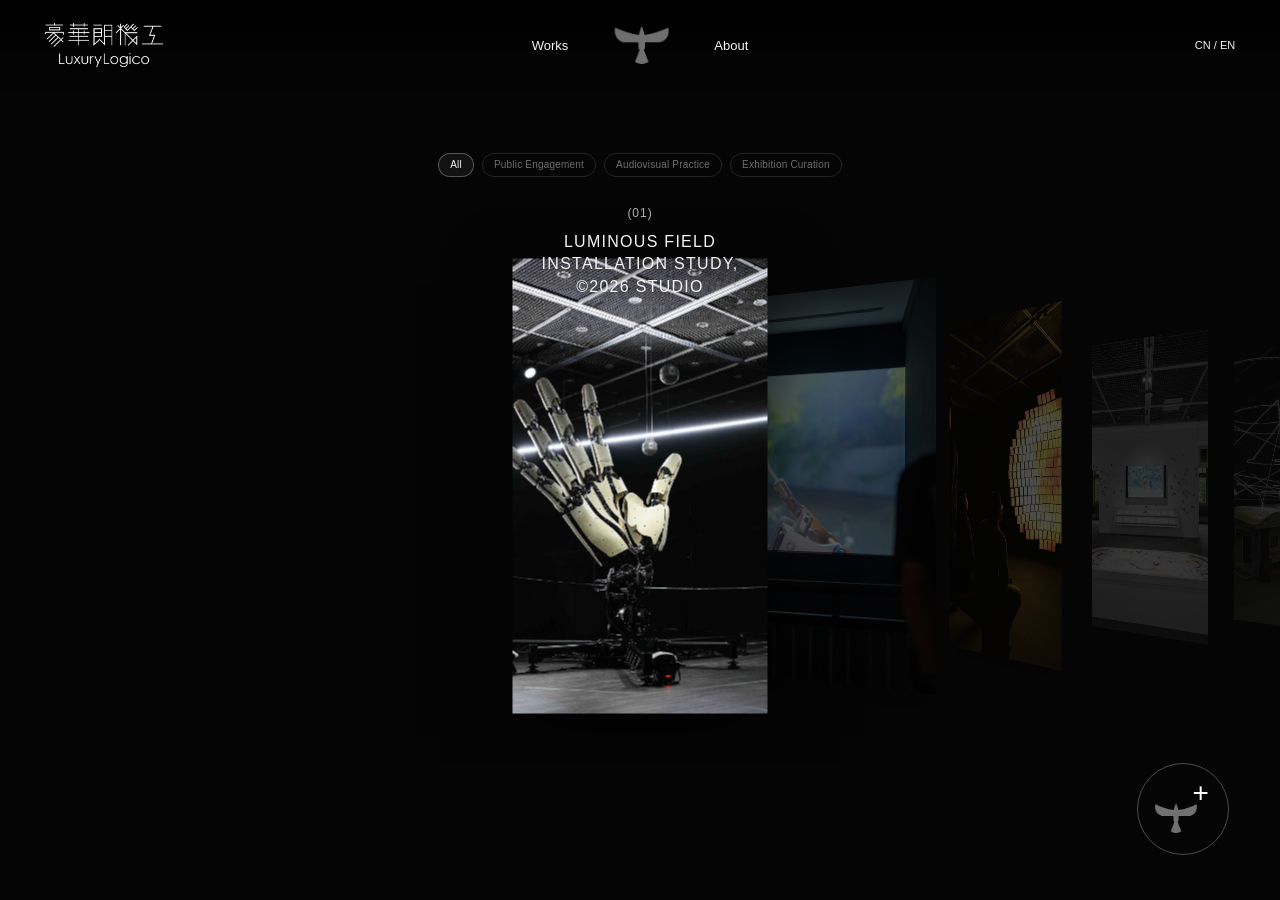
==== central.html @ 9c202eeb "Improve fast mobile swipe responsiveness" ====
<!DOCTYPE html>
<html lang="zh-Hant">
<head>
<meta charset="UTF-8">
<meta name="viewport" content="width=device-width,initial-scale=1">
<title>LuxuryLogico — AI Explore Prototype</title>
<style>
*{box-sizing:border-box}
html,body{margin:0;width:100%;height:100%;overflow:hidden;background:#050505;color:#f4f4f4;font-family:Arial,"Noto Sans TC",sans-serif}
body{position:relative}
header{position:fixed;inset:0 0 auto;height:90px;display:flex;align-items:center;justify-content:space-between;padding:0 3.5vw;z-index:50;background:linear-gradient(#000e,#0000)}
.brand{display:flex;align-items:center}.brand img{width:118px;height:auto;display:block}
nav{position:absolute;left:50%;transform:translateX(-50%);display:flex;gap:46px;align-items:center;font-size:13px}
.nav-bird{width:54px;height:54px;object-fit:contain}
.language{font-size:11px}
main{width:100%;height:100vh;position:relative;display:flex;align-items:center}
.project-info{position:absolute;left:50%;top:17vh;transform:translateX(-50%);width:min(70vw,900px);z-index:10;text-align:center;font-family:Arial,"Noto Sans TC",sans-serif;pointer-events:none}
.project-number{display:block;font-size:12px;font-weight:500;letter-spacing:.08em;line-height:1;margin:0 0 12px;opacity:.72;transition:opacity .18s ease,transform .18s ease}.project-info h1{font-size:16px;font-weight:500;letter-spacing:.08em;line-height:1.4;margin:0;transition:opacity .18s ease,transform .18s ease}.project-info.changing h1,.project-info.changing .project-number{opacity:0;transform:translateY(5px)}
.gallery-viewport{position:absolute;left:0;right:0;top:23vh;height:62vh;overflow:hidden;cursor:grab;touch-action:none;perspective:1250px;perspective-origin:50% 50%}
.gallery-viewport:active{cursor:grabbing}
.focus-marker{position:absolute;left:50%;top:0;bottom:0;width:1px;pointer-events:none;opacity:0}
.gallery{position:absolute;left:0;top:50%;display:flex;align-items:center;gap:0;width:max-content;padding-left:50vw;padding-right:50vw;transform:translate3d(0,-50%,0);transform-style:preserve-3d;will-change:transform}
.card{width:255px;height:455px;flex:none;overflow:hidden;opacity:.42;background:#111;margin-left:-58px;transform-style:preserve-3d;transform-origin:center center;backface-visibility:hidden;box-shadow:0 18px 40px rgba(0,0,0,.5);transition:opacity .28s ease,filter .28s ease;will-change:transform}
.card:first-child{margin-left:0}.card img{width:100%;height:100%;object-fit:cover;filter:brightness(.48) saturate(.82);transition:filter .28s ease}
.card.active{opacity:1;z-index:50;box-shadow:0 24px 65px rgba(0,0,0,.72)}
.card.active img{filter:brightness(1) saturate(1)}
.card:hover img{filter:brightness(.72) saturate(.95)}
.description{position:absolute;left:3.5vw;bottom:6.5vh;width:350px;font-size:13px;line-height:1.65;opacity:.72}
.explore-button{position:fixed;right:4vw;bottom:5vh;width:92px;height:92px;border:1px solid rgba(255,255,255,.28);border-radius:50%;background:transparent;display:flex;align-items:center;justify-content:center;cursor:pointer;z-index:100;transition:.28s}
.explore-button:hover{transform:scale(1.06);filter:drop-shadow(0 0 18px rgba(122,70,255,.35))}
.explore-button img{width:42px;height:42px;object-fit:contain;transform:translate(-7px,9px)}
.spark{position:absolute;right:19px;top:15px;color:#fff;font-size:28px;font-weight:500;line-height:1;text-shadow:none}
.ai-panel{position:fixed;right:4vw;bottom:5vh;width:390px;height:520px;background:rgba(10,10,12,.97);border:1px solid rgba(255,255,255,.16);backdrop-filter:blur(22px);z-index:200;display:flex;flex-direction:column;opacity:0;pointer-events:none;transform:translateY(30px) scale(.96);transition:.38s cubic-bezier(.22,.61,.36,1)}
.ai-panel.open{opacity:1;pointer-events:auto;transform:none}
.ai-header{padding:24px;display:flex;justify-content:space-between;align-items:center;border-bottom:1px solid rgba(255,255,255,.1)}
.ai-title{font-size:14px} .ai-title small{display:block;margin-top:7px;opacity:.45;font-size:11px}
.close{cursor:pointer;font-size:20px;opacity:.65} .ai-content{flex:1;padding:22px;overflow:auto}
.message{max-width:90%;margin-bottom:14px;padding:13px 15px;font-size:13px;line-height:1.6;background:#18181b}
.message.user{margin-left:auto;background:#29252f}
.quick-options{display:flex;flex-direction:column;gap:6px;margin-top:20px}
.quick-option{padding:11px 13px;border:1px solid rgba(255,255,255,.13);font-size:12px;cursor:pointer}
.quick-option:hover{background:#fff;color:#000}
.ai-input-area{padding:17px;border-top:1px solid rgba(255,255,255,.1);display:flex;gap:10px}
.ai-input{flex:1;border:0;outline:0;background:#18181b;color:#fff;padding:12px}
.send{width:42px;border:0;background:#fff;cursor:pointer}
.hint{position:fixed;left:50%;bottom:3.2vh;transform:translateX(-50%);font-size:11px;letter-spacing:.08em;opacity:.38}
.mobile-menu-button,.mobile-menu-panel{display:none}
@media(max-width:800px){
  header{height:76px;padding:0 20px;background:linear-gradient(#000 58%,#0000)}
  .brand img{width:92px}
  nav{left:50%;gap:0}
  nav span{display:none}
  .nav-bird{width:25px;height:25px}
  .language{display:none}
  .mobile-menu-button{display:flex;position:absolute;right:20px;top:31px;width:18px;height:14px;padding:0;border:0;background:transparent;flex-direction:column;justify-content:space-between;z-index:72}
  .mobile-menu-button span{display:block;width:100%;height:1px;background:#fff;transition:.25s ease}
  .mobile-menu-button.open span:first-child{transform:translateY(6.5px) rotate(45deg)}
  .mobile-menu-button.open span:last-child{transform:translateY(-6.5px) rotate(-45deg)}
  .mobile-menu-panel{display:flex;position:fixed;top:0;right:0;width:100%;height:100svh;padding:106px 24px 36px;background:rgba(5,5,5,.97);z-index:60;flex-direction:column;gap:26px;opacity:0;pointer-events:none;transform:translateY(-12px);transition:.25s ease}
  .mobile-menu-panel.open{opacity:1;pointer-events:auto;transform:none}
  .mobile-menu-panel a{color:#fff;text-decoration:none;font-size:26px;font-weight:400;letter-spacing:-.02em}
  .mobile-menu-panel small{margin-top:auto;color:rgba(255,255,255,.45);font-size:12px}
  .project-info{left:4vw;right:4vw;top:13vh;width:auto;transform:none;text-align:center;z-index:18}
  .project-categories-wrap{margin-bottom:23px}
  .project-categories{max-width:92vw;overflow-x:auto;justify-content:flex-start;flex-wrap:nowrap;padding:0 2px 3px;scrollbar-width:none}
  .project-categories::-webkit-scrollbar{display:none}
  .project-number{margin-bottom:11px;font-size:10px}
  .project-info h1{font-size:12px;line-height:1.45}
  .description{display:none}
  .gallery-viewport{top:36vh;height:48vh;perspective:900px}
  .focus-marker{left:50%}
  .gallery{padding-left:50vw;padding-right:62vw}
  .card{width:min(68vw,270px);height:42vh;max-height:420px;margin-left:-20vw;box-shadow:none;transition:opacity .12s linear;contain:layout paint;will-change:transform,opacity}
  .card:first-child{margin-left:0}
  .card.active{width:min(68vw,270px);height:42vh;max-height:420px}
  .card.active{box-shadow:none}
  .card img,.card.active img,.card:hover img{filter:none;transition:none;transform:translateZ(0)}
  .explore-button{right:18px;bottom:24px;width:72px;height:72px}
  .explore-button img{width:31px;height:31px}
  .spark{right:14px;top:10px;font-size:23px}
  .ai-panel{right:0;bottom:0;width:100%;height:min(72svh,620px)}
}

.project-categories-wrap{
width:100%;
display:flex;
justify-content:center;
margin:0 0 30px 0;
}
.project-categories{
display:flex;
justify-content:center;
align-items:center;
flex-wrap:wrap;
gap:8px;
width:fit-content;
max-width:90vw;
}
.project-categories button{
appearance:none;
-webkit-appearance:none;
height:24px;
padding:0 11px;
border:1px solid rgba(255,255,255,.12);
border-radius:999px;
background:rgba(255,255,255,0);
color:rgba(255,255,255,.42);
font-family:-apple-system,BlinkMacSystemFont,"SF Pro Text","Helvetica Neue",Arial,sans-serif;
font-size:10px;
font-weight:400;
letter-spacing:.02em;
line-height:22px;
white-space:nowrap;
cursor:pointer;
transition:
  color .22s cubic-bezier(.4,0,.2,1),
  border-color .22s cubic-bezier(.4,0,.2,1),
  background .22s cubic-bezier(.4,0,.2,1),
  transform .22s cubic-bezier(.4,0,.2,1);
}
.project-categories button:hover{
color:rgba(255,255,255,.82);
border-color:rgba(255,255,255,.22);
background:rgba(255,255,255,.025);
}
.project-categories button.active{
color:rgba(255,255,255,.96);
border-color:rgba(255,255,255,.28);
background:rgba(255,255,255,.055);
}
.project-categories button:active{
transform:scale(.975);
}


.project-categories-wrap,
.project-categories,
.project-categories button{
pointer-events:auto;
}
.project-categories-wrap{
position:relative;
z-index:30;
}

</style>
</head>
<body>
<header>
  <div class="brand"><img src="embedded-7d630d246b0b.png" alt="豪華朗機工 LuxuryLogico"></div>
  <nav><span>Works</span><img class="nav-bird" src="embedded-cacb32ca5c6c.png" alt="天氣鳥"><span>About</span></nav>
  <div class="language">CN / EN</div>
  <button class="mobile-menu-button" id="mobileMenuButton" aria-label="開啟選單" aria-expanded="false"><span></span><span></span></button>
</header>

<div class="mobile-menu-panel" id="mobileMenuPanel" aria-hidden="true">
  <a href="#">Works</a>
  <a href="#">About</a>
  <a href="#">CN / EN</a>
  <small>LuxuryLogico</small>
</div>

<main>
  <div class="project-info" id="projectInfo"><div class="project-categories-wrap"><div class="project-categories">
<button class="active">All</button>
<button>Public Engagement</button>
<button>Audiovisual Practice</button>
<button>Exhibition Curation</button>
</div></div>
<div class="project-number" id="projectNumber">(01)</div><h1 id="projectTitle">LUMINOUS FIELD<br>INSTALLATION STUDY,<br>©2026 STUDIO</h1></div>

  <div class="gallery-viewport" id="viewport">
    <div class="focus-marker" id="focusMarker"></div>
    <div class="gallery" id="gallery">
      <div class="card active"><img src="embedded-e993987c439f.png" alt="朗機工作品 1"></div>
      <div class="card"><img src="embedded-ccab87a27545.jpg" alt="朗機工作品 2"></div>
      <div class="card"><img src="embedded-40e23b1a781f.jpg" alt="朗機工作品 3"></div>
      <div class="card"><img src="embedded-21c46f4093a5.jpg" alt="朗機工作品 4"></div>
      <div class="card"><img src="embedded-31c19999a4d3.png" alt="朗機工作品 5"></div>
      <div class="card"><img src="embedded-b8e778877b76.jpg" alt="朗機工作品 6"></div>
      <div class="card"><img src="embedded-e993987c439f.png" alt="朗機工作品 7"></div>
      <div class="card"><img src="embedded-ccab87a27545.jpg" alt="朗機工作品 8"></div>
    </div>
  </div>
</main>

<div class="explore-button" id="exploreButton">
  <img src="embedded-cacb32ca5c6c.png" alt="天氣鳥">
  <span class="spark">+</span>
</div>

<div class="ai-panel" id="aiPanel">
  <div class="ai-header">
    <div class="ai-title">深度探索<small>WEATHER BIRD / AI EXPLORE</small></div>
    <div class="close" id="closePanel">×</div>
  </div>
  <div class="ai-content" id="aiContent">
    <div class="message">我已經看過目前的搜尋結果。<br><br>想從哪個方向繼續探索？</div>
    <div class="quick-options">
      <div class="quick-option">推薦更多相關作品</div>
      <div class="quick-option">這些作品之間有什麼關聯？</div>
      <div class="quick-option">換一個方向探索</div>
    </div>
  </div>
  <div class="ai-input-area">
    <input class="ai-input" id="aiInput" placeholder="輸入你想探索的內容">
    <button class="send" id="sendButton">↑</button>
  </div>
</div>

<script>
const viewport = document.getElementById('viewport');
const gallery = document.getElementById('gallery');
let cards = [...document.querySelectorAll('.card')];
const projectTitles = ['LUMINOUS FIELD<br>INSTALLATION STUDY,<br>©2026 STUDIO', 'SIGNAL IN MOTION<br>LIGHT AND SPACE,<br>©2026 STUDIO', 'MECHANICAL DREAM<br>ROBOTIC INSTALLATION,<br>©2026 STUDIO', 'FLOATING ARCHIVE<br>INTERACTIVE MEDIA,<br>©2026 STUDIO', 'DRAWING THE AIR<br>PUBLIC ART PROJECT,<br>©2026 STUDIO', 'NEON MEMORY<br>SPATIAL EXPERIMENT,<br>©2026 STUDIO', 'FRAGILE SYSTEM<br>MATERIAL RESEARCH,<br>©2026 STUDIO', 'AFTER THE SIGNAL<br>MEDIA INSTALLATION,<br>©2026 STUDIO'];
const cardTitleMap = new Map(cards.map((card, i) => [card, projectTitles[i]]));
const projectInfo = document.getElementById('projectInfo');
const projectNumber = document.getElementById('projectNumber');
const projectTitle = document.getElementById('projectTitle');
let activeIndex = -1;
let offset = 0;
let dragging = false;
let startX = 0;
let startOffset = 0;
let velocity = 0;
let lastX = 0;
let lastMoveTime = 0;
let raf = null;
let dragFrame = null;
let cardCenters = new Map();

function focusX(){ return window.innerWidth * .5; }
function rebuildCardCenters(){
  cardCenters = new Map(cards.map(card => [card, card.offsetLeft + card.offsetWidth / 2]));
}
function cardCenterX(card){
  return (cardCenters.get(card) ?? (card.offsetLeft + card.offsetWidth / 2)) + offset;
}

function bounds(){
  const first = cards[0];
  const last = cards[cards.length - 1];
  const firstCenter = first.offsetLeft + first.offsetWidth / 2;
  const lastCenter = last.offsetLeft + last.offsetWidth / 2;
  return {
    max: focusX() - firstCenter,
    min: focusX() - lastCenter
  };
}

function clamp(){
  const b = bounds();
  offset = Math.max(b.min, Math.min(b.max, offset));
}

function render(){
  gallery.style.transform = `translate3d(${offset}px,-50%,0)`;
  updateActive();
}

function updateActive(){
  const target = focusX();
  let nearest = cards[0], dist = Infinity, nextIndex = 0;
  const positions = cards.map(card => ({card,center:cardCenterX(card)}));

  positions.forEach(({card,center}, index) => {
    const delta = center - target;
    const d = Math.abs(delta);

    if (d < dist) {
      dist = d;
      nearest = card;
      nextIndex = index;
    }

    const normalized = Math.max(-2.8, Math.min(2.8, delta / 235));
    const absN = Math.abs(normalized);
    const direction = normalized < 0 ? 1 : -1;

    const rotateY = direction * Math.min(72, absN * 47);
    const translateZ = -Math.min(360, absN * 120);
    const translateX = normalized * 15;
    const scale = Math.max(.78, 1 - absN * .075);

    card.style.transform =
      `translate3d(${translateX}px,0,${translateZ}px) rotateY(${rotateY}deg) scale(${scale})`;
    card.style.zIndex = String(100 - Math.round(absN * 15));
    card.style.opacity = String(Math.max(.22, 1 - absN * .22));
  });

  cards.forEach(c => c.classList.toggle('active', c === nearest));

  if (nextIndex !== activeIndex) {
    activeIndex = nextIndex;
    projectInfo.classList.add('changing');
    window.clearTimeout(updateActive.textTimer);
    updateActive.textTimer = window.setTimeout(() => {
      projectNumber.textContent = `(${String(activeIndex + 1).padStart(2,'0')})`;
    projectTitle.innerHTML = cardTitleMap.get(nearest) || projectTitles[activeIndex];
      projectInfo.classList.remove('changing');
    }, 150);
  }
}

function animateInertia(){
  cancelAnimationFrame(raf);
  const tick = () => {
    if(dragging) return;
    if(Math.abs(velocity) < .2) return snapToActive();
    offset += velocity;
    const rawOffset = offset;
    velocity *= .92;
    clamp();
    if(offset !== rawOffset) velocity = 0;
    render();
    raf = requestAnimationFrame(tick);
  };
  tick();
}

function snapToActive(){
  updateActive();
  const active = document.querySelector('.card.active');
  if(!active) return;
  const delta = focusX() - cardCenterX(active);
  const start = offset;
  const end = offset + delta;
  const duration = 360;
  const t0 = performance.now();
  function step(now){
    const p = Math.min(1,(now-t0)/duration);
    const ease = 1-Math.pow(1-p,3);
    offset = start + (end-start)*ease;
    clamp();
    render();
    if(p<1) requestAnimationFrame(step);
  }
  requestAnimationFrame(step);
}

viewport.addEventListener('wheel', e => {
  e.preventDefault();
  velocity += (-e.deltaY - e.deltaX) * .18;
  animateInertia();
}, {passive:false});

viewport.addEventListener('pointerdown', e => {
  cancelAnimationFrame(raf);
  raf = null;
  if(dragFrame){ cancelAnimationFrame(dragFrame); dragFrame = null; }
  dragging = true;
  startX = lastX = e.clientX;
  lastMoveTime = e.timeStamp;
  startOffset = offset;
  velocity = 0;
  viewport.setPointerCapture(e.pointerId);
});

viewport.addEventListener('pointermove', e => {
  if(!dragging) return;
  const samples = e.getCoalescedEvents ? e.getCoalescedEvents() : [e];
  const point = samples[samples.length - 1] || e;
  const dx = point.clientX - startX;
  const elapsed = Math.max(1, point.timeStamp - lastMoveTime);
  velocity = (point.clientX - lastX) / elapsed * 16.67;
  lastX = point.clientX;
  lastMoveTime = point.timeStamp;
  offset = startOffset + dx;
  clamp();
  if(!dragFrame){
    dragFrame = requestAnimationFrame(() => {
      dragFrame = null;
      render();
    });
  }
});

viewport.addEventListener('pointerup', e => {
  dragging = false;
  try{viewport.releasePointerCapture(e.pointerId)}catch(_e){}
  if(dragFrame){
    cancelAnimationFrame(dragFrame);
    dragFrame = null;
    render();
  }
  animateInertia();
});

cards.forEach(card => card.addEventListener('click', () => {
  offset += focusX() - cardCenterX(card);
  clamp();
  render();
  snapToActive();
}));

window.addEventListener('resize', () => { rebuildCardCenters(); clamp(); render(); });
setTimeout(() => { 
  rebuildCardCenters();
  const active = document.querySelector('.card.active');
  offset += focusX() - cardCenterX(active);
  render();
}, 80);

/* Mobile menu */
const mobileMenuButton=document.getElementById('mobileMenuButton');
const mobileMenuPanel=document.getElementById('mobileMenuPanel');
mobileMenuButton.addEventListener('click',()=>{
  const open=mobileMenuButton.classList.toggle('open');
  mobileMenuPanel.classList.toggle('open',open);
  mobileMenuButton.setAttribute('aria-expanded',String(open));
  mobileMenuPanel.setAttribute('aria-hidden',String(!open));
});

/* AI panel */
const exploreButton=document.getElementById('exploreButton');
const aiPanel=document.getElementById('aiPanel');
document.getElementById('closePanel').onclick=()=>{aiPanel.classList.remove('open');exploreButton.style.display='flex'};
exploreButton.onclick=()=>{aiPanel.classList.add('open');exploreButton.style.display='none'};
const aiContent=document.getElementById('aiContent');
const aiInput=document.getElementById('aiInput');
function addMessage(text,user=false){
  const d=document.createElement('div'); d.className='message'+(user?' user':''); d.innerText=text;
  aiContent.appendChild(d); aiContent.scrollTop=aiContent.scrollHeight;
}
document.querySelectorAll('.quick-option').forEach(q=>q.onclick=()=>{
  addMessage(q.innerText,true);
  setTimeout(()=>addMessage('我會承接目前的搜尋結果，依照這個方向繼續分析與推薦內容。'),450);
});
function submit(){
  const t=aiInput.value.trim(); if(!t)return;
  addMessage(t,true); aiInput.value='';
  setTimeout(()=>addMessage('我會承接目前的搜尋結果，從你提出的方向重新分析作品之間的關聯。'),450);
}
document.getElementById('sendButton').onclick=submit;
aiInput.onkeydown=e=>{if(e.key==='Enter')submit()};
</script>




<script>
(function(){
  const buttons = [...document.querySelectorAll('.project-categories button')];
  if(!buttons.length || !gallery) return;

  const originalOrder = [...cards];
  const orders = new Map();

  function shuffleCopy(source){
    const arr = [...source];
    for(let i = arr.length - 1; i > 0; i--){
      const j = Math.floor(Math.random() * (i + 1));
      [arr[i], arr[j]] = [arr[j], arr[i]];
    }
    return arr;
  }

  orders.set('All', originalOrder);
  buttons.forEach(button => {
    const key = button.textContent.trim();
    if(key !== 'All') orders.set(key, shuffleCopy(originalOrder));
  });

  function showCategory(key){
    const order = [...(orders.get(key) || originalOrder)];

    // Update both DOM order and the coverflow's internal card order.
    order.forEach(card => gallery.appendChild(card));
    cards = order;

    // Stop any ongoing inertia / drag state.
    cancelAnimationFrame(raf);
    velocity = 0;
    dragging = false;
    activeIndex = -1;

    // Set the first card to its full active width before calculating center.
    const first = cards[0];
    cards.forEach((card, i) => card.classList.toggle('active', i === 0));
    void first.offsetWidth;
    rebuildCardCenters();

    // Put the first card at the focus point, then re-measure after its 3D state settles.
    offset = bounds().max;
    gallery.style.transform = `translate3d(${offset}px,-50%,0)`;
    requestAnimationFrame(() => requestAnimationFrame(() => {
      cards.forEach((card, i) => card.classList.toggle('active', i === 0));
      offset += focusX() - cardCenterX(first);
      gallery.style.transform = `translate3d(${offset}px,-50%,0)`;
      updateActive();
    }));

    // Force first artwork info immediately.
    activeIndex = 0;
    projectNumber.textContent = '(01)';
    projectTitle.innerHTML = cardTitleMap.get(first) || projectTitles[0];
    projectInfo.classList.remove('changing');
  }

  buttons.forEach(button => {
    button.addEventListener('click', () => {
      buttons.forEach(b => b.classList.remove('active'));
      button.classList.add('active');
      showCategory(button.textContent.trim());
    });
  });
})();
</script>

</body>
</html>
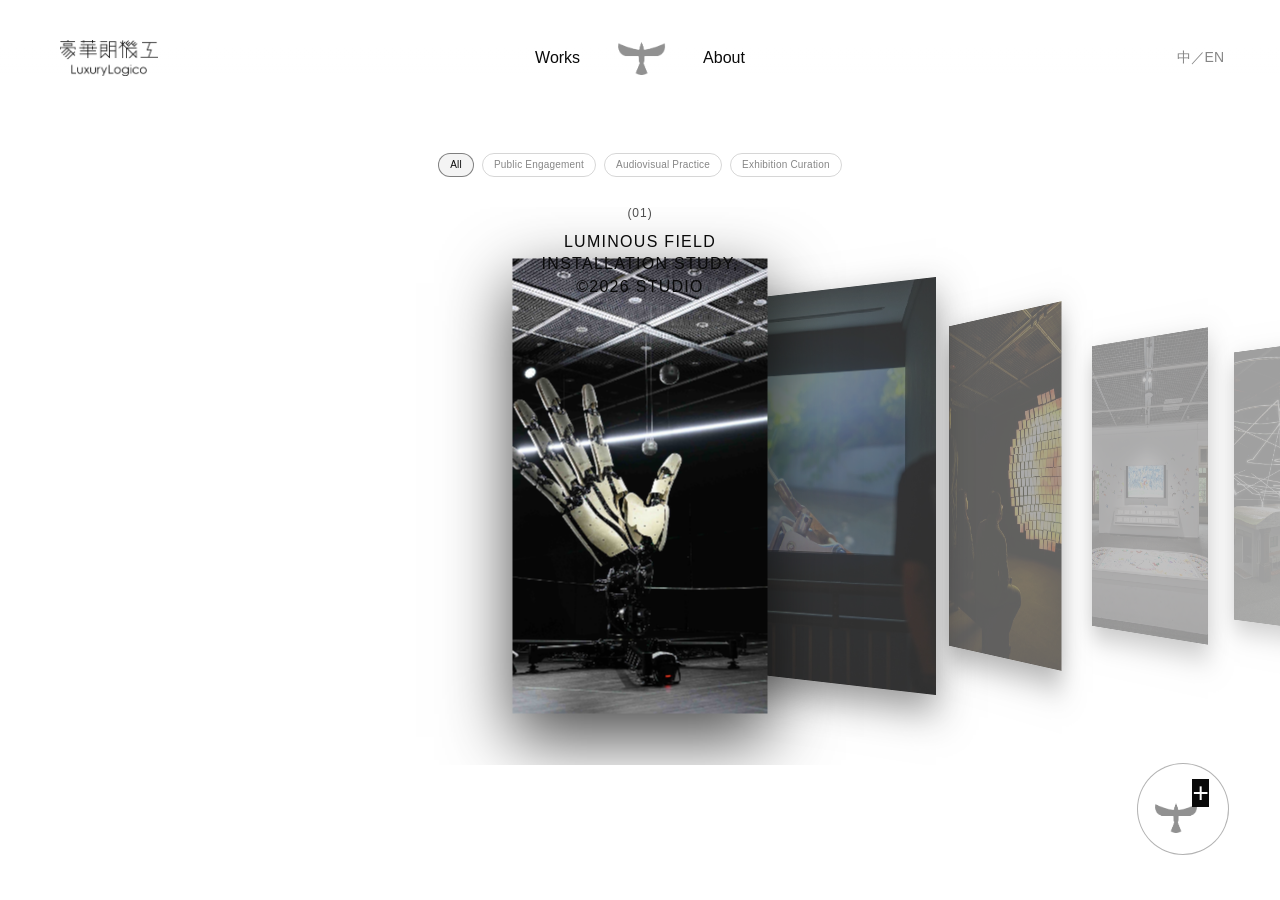
==== commit 42d6f7fa: "Switch interactive previews to light theme" ====
--- a/central.html
+++ b/central.html
@@ -8,11 +8,11 @@
 *{box-sizing:border-box}
 html,body{margin:0;width:100%;height:100%;overflow:hidden;background:#050505;color:#f4f4f4;font-family:Arial,"Noto Sans TC",sans-serif}
 body{position:relative}
-header{position:fixed;inset:0 0 auto;height:90px;display:flex;align-items:center;justify-content:space-between;padding:0 3.5vw;z-index:50;background:linear-gradient(#000e,#0000)}
-.brand{display:flex;align-items:center}.brand img{width:118px;height:auto;display:block}
-nav{position:absolute;left:50%;transform:translateX(-50%);display:flex;gap:46px;align-items:center;font-size:13px}
-.nav-bird{width:54px;height:54px;object-fit:contain}
-.language{font-size:11px}
+header{position:fixed;inset:0 0 auto;height:76px;display:flex;align-items:center;justify-content:space-between;padding:40px 56px 0 60px;z-index:50;background:linear-gradient(#000e,#0000)}
+.brand{display:flex;align-items:center}.brand img{width:98px;height:auto;display:block}
+nav{position:absolute;left:50%;transform:translateX(-50%);display:flex;gap:38px;align-items:center;font-size:16px;font-weight:200}
+.nav-bird{width:47px;height:33px;object-fit:contain;cursor:pointer}
+.language{font-size:14px;font-weight:300}
 main{width:100%;height:100vh;position:relative;display:flex;align-items:center}
 .project-info{position:absolute;left:50%;top:17vh;transform:translateX(-50%);width:min(70vw,900px);z-index:10;text-align:center;font-family:Arial,"Noto Sans TC",sans-serif;pointer-events:none}
 .project-number{display:block;font-size:12px;font-weight:500;letter-spacing:.08em;line-height:1;margin:0 0 12px;opacity:.72;transition:opacity .18s ease,transform .18s ease}.project-info h1{font-size:16px;font-weight:500;letter-spacing:.08em;line-height:1.4;margin:0;transition:opacity .18s ease,transform .18s ease}.project-info.changing h1,.project-info.changing .project-number{opacity:0;transform:translateY(5px)}
@@ -46,16 +46,16 @@
 .hint{position:fixed;left:50%;bottom:3.2vh;transform:translateX(-50%);font-size:11px;letter-spacing:.08em;opacity:.38}
 .mobile-menu-button,.mobile-menu-panel{display:none}
 @media(max-width:800px){
-  header{height:76px;padding:0 20px;background:linear-gradient(#000 58%,#0000)}
-  .brand img{width:92px}
+  header{height:76px;padding:52px 16px 0 19px;background:linear-gradient(#000 58%,#0000)}
+  .brand img{width:67.2px}
   nav{left:50%;gap:0}
   nav span{display:none}
-  .nav-bird{width:25px;height:25px}
+  .nav-bird{width:24px;height:17px}
   .language{display:none}
-  .mobile-menu-button{display:flex;position:absolute;right:20px;top:31px;width:18px;height:14px;padding:0;border:0;background:transparent;flex-direction:column;justify-content:space-between;z-index:72}
+  .mobile-menu-button{display:flex;position:absolute;right:16px;top:61px;width:14px;height:7px;padding:0;border:0;background:transparent;flex-direction:column;justify-content:space-between;z-index:72}
   .mobile-menu-button span{display:block;width:100%;height:1px;background:#fff;transition:.25s ease}
-  .mobile-menu-button.open span:first-child{transform:translateY(6.5px) rotate(45deg)}
-  .mobile-menu-button.open span:last-child{transform:translateY(-6.5px) rotate(-45deg)}
+  .mobile-menu-button.open span:first-child{transform:translateY(3px) rotate(45deg)}
+  .mobile-menu-button.open span:last-child{transform:translateY(-3px) rotate(-45deg)}
   .mobile-menu-panel{display:flex;position:fixed;top:0;right:0;width:100%;height:100svh;padding:106px 24px 36px;background:rgba(5,5,5,.97);z-index:60;flex-direction:column;gap:26px;opacity:0;pointer-events:none;transform:translateY(-12px);transition:.25s ease}
   .mobile-menu-panel.open{opacity:1;pointer-events:auto;transform:none}
   .mobile-menu-panel a{color:#fff;text-decoration:none;font-size:26px;font-weight:400;letter-spacing:-.02em}
@@ -144,12 +144,13 @@
 }
 
 </style>
+<link rel="stylesheet" href="light-theme.css">
 </head>
 <body>
 <header>
   <div class="brand"><img src="embedded-7d630d246b0b.png" alt="豪華朗機工 LuxuryLogico"></div>
   <nav><span>Works</span><img class="nav-bird" src="embedded-cacb32ca5c6c.png" alt="天氣鳥"><span>About</span></nav>
-  <div class="language">CN / EN</div>
+  <div class="language">中／EN</div>
   <button class="mobile-menu-button" id="mobileMenuButton" aria-label="開啟選單" aria-expanded="false"><span></span><span></span></button>
 </header>
 
@@ -507,5 +508,8 @@
 })();
 </script>
 
+<script>
+document.querySelector('.nav-bird')?.addEventListener('click',()=>{window.location.href='search.html?from=mobile'});
+</script>
 </body>
 </html>
--- a/light-theme.css
+++ b/light-theme.css
@@ -0,0 +1,30 @@
+:root{--bg:#fff!important;--fg:#0a0a0a!important;--text:#0a0a0a!important;--muted:rgba(0,0,0,.48)!important;--line:rgba(0,0,0,.16)!important;--faint:rgba(0,0,0,.12)!important;--panel:#f5f5f5!important}
+html,body{background:#fff!important;color:#0a0a0a!important}
+header,.header,.site-header{color:#0a0a0a!important;background:linear-gradient(#fff 42%,rgba(255,255,255,.9) 74%,rgba(255,255,255,0))!important}
+.brand img,.header-nav img,.nav img,.site-nav img,.nav-bird,.explore-button img,.bird-mark img,.ai-title img{filter:invert(1)!important}
+.lang,.language,.eyebrow,.date,.arrow,.detail-kind{color:rgba(0,0,0,.48)!important}
+.menu i,.menu span,.menu-button::before,.menu-button::after,.mobile-menu-button span{background:#0a0a0a!important}
+.mobile-menu-panel{background:rgba(255,255,255,.98)!important;color:#0a0a0a!important}
+.project-categories button,.tab,.subtab,.page-btn,.examples button{color:rgba(0,0,0,.48)!important;border-color:rgba(0,0,0,.16)!important;background:transparent!important}
+.project-categories button:hover,.project-categories button.active,.tab:hover,.tab.active,.subtab:hover,.subtab.active,.page-btn:hover,.page-btn.active,.examples button:hover{color:#0a0a0a!important;border-color:rgba(0,0,0,.48)!important;background:rgba(0,0,0,.045)!important}
+.row:hover{background:rgba(0,0,0,.035)!important}
+body:has(.search-stage){background:#fff!important}
+.search-stage::before{background:radial-gradient(ellipse,rgba(0,0,0,.06),transparent 69%)!important}
+.spark{background:#0a0a0a!important;filter:none!important}
+.search-form{background:#f2f2f2!important;border-color:rgba(0,0,0,.12)!important;box-shadow:0 18px 48px rgba(0,0,0,.08)!important}
+.search-input,.search-input::placeholder,.submit,.plus{color:#0a0a0a!important}.search-input::placeholder{opacity:.42}
+.explore-button{color:#0a0a0a!important;background:rgba(255,255,255,.92)!important;border-color:rgba(0,0,0,.3)!important}
+.explore-button:hover{border-color:#0a0a0a!important;box-shadow:0 0 28px rgba(0,0,0,.1)!important}
+.ai-panel{color:#0a0a0a!important;background:rgba(255,255,255,.97)!important;border-color:rgba(0,0,0,.16)!important;box-shadow:0 24px 70px rgba(0,0,0,.13)!important}
+.ai-header,.ai-input-area{border-color:rgba(0,0,0,.1)!important}.message{background:#f2f2f2!important;color:#0a0a0a!important}.message.user{background:#e7e7e7!important}
+.quick-option{border-color:rgba(0,0,0,.14)!important;color:#0a0a0a!important}.quick-option:hover{background:#0a0a0a!important;color:#fff!important}
+.ai-input{background:#f2f2f2!important;color:#0a0a0a!important}.send{background:#0a0a0a!important;color:#fff!important}
+.hero p,.detail-copy p,.panel-copy p{color:rgba(0,0,0,.62)!important}
+.detail-media,.work-thumb,.work-hero-image{background:#f2f2f2!important}.detail-media img,.work-thumb img,.work-hero-image img{filter:brightness(1)!important}
+.external{color:#0a0a0a!important;border-color:rgba(0,0,0,.4)!important}.field input,.field textarea{color:#0a0a0a!important}
+.submit{border-color:rgba(0,0,0,.4)!important;color:#0a0a0a!important}.submit:hover{background:#0a0a0a!important;color:#fff!important}
+.org-visual,.profile-visual,.member-image{background:#f1f1f1!important}.portrait-placeholder{background:linear-gradient(145deg,#e3e3e3,#c6c6c6 58%,#ababab)!important}
+.portrait-placeholder::before{background:linear-gradient(145deg,#bdbdbd,#8a8a8a 68%,#747474)!important}.portrait-placeholder::after{background:linear-gradient(145deg,#ababab,#777 68%,#626262)!important}
+.profile-visual::after{background:linear-gradient(90deg,rgba(255,255,255,.08),transparent 35%),linear-gradient(0deg,rgba(255,255,255,.28),transparent 35%)!important}
+.wrap p{color:rgba(0,0,0,.52)!important}.wrap a{color:#0a0a0a!important;border-color:rgba(0,0,0,.18)!important;background:#fff!important}.wrap a:hover,.wrap a:active{background:#f2f2f2!important;border-color:rgba(0,0,0,.4)!important}
+@media(max-width:720px){header,.header,.site-header{background:#fff!important}}
